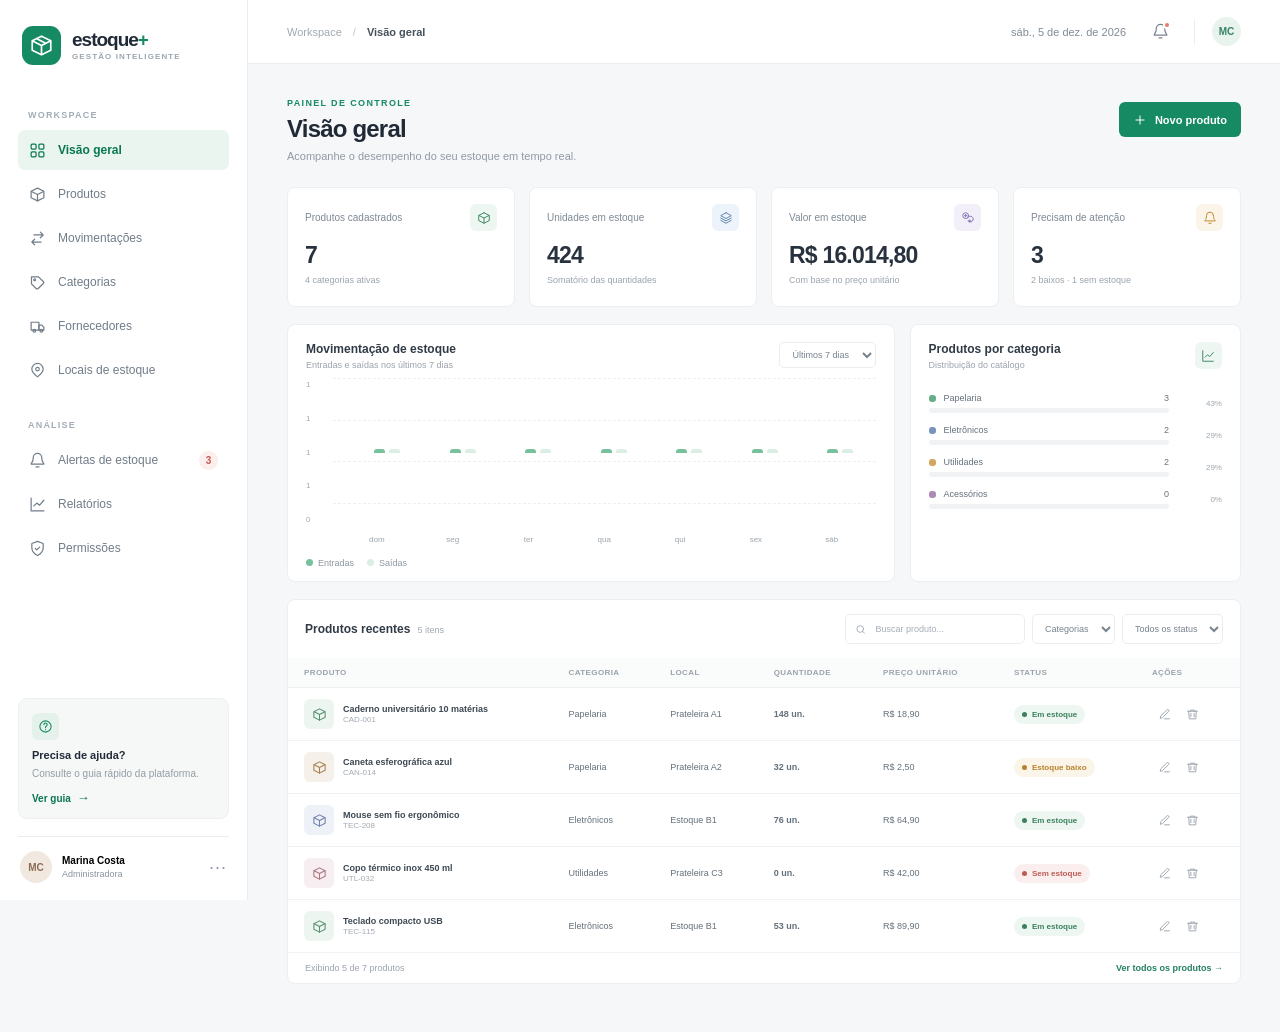
==== index.html @ 8e121510 "teste 1" ====
<!doctype html>
<html lang="pt-BR">
  <head>
    <meta charset="UTF-8" />
    <meta name="viewport" content="width=device-width, initial-scale=1.0" />
    <meta name="theme-color" content="#f6f7f9" />
    <meta
      name="description"
      content="Gerencie produtos, movimentações e alertas de estoque em um só lugar."
    />
    <title>Inventário — Visão geral</title>
    <link rel="stylesheet" href="./styles.css" />
    <script src="./app.js" defer></script>
  </head>
  <body>
    <div class="app-shell">
      <aside class="sidebar" id="sidebar">
        <a class="brand" href="#dashboard" aria-label="Inventário — início">
          <span class="brand-mark" aria-hidden="true">
            <svg viewBox="0 0 32 32" fill="none">
              <path d="M5 10.5 16 5l11 5.5v11L16 27 5 21.5v-11Z" stroke="currentColor" stroke-width="2" stroke-linejoin="round" />
              <path d="m5.5 10.8 10.5 5.3 10.5-5.3M16 16v10.5M10.5 8l11 5.5" stroke="currentColor" stroke-width="2" stroke-linejoin="round" />
            </svg>
          </span>
          <span class="brand-copy"><strong>estoque<span>+</span></strong><small>GESTÃO INTELIGENTE</small></span>
        </a>

        <div class="workspace-label">WORKSPACE</div>
        <nav class="main-nav" aria-label="Navegação principal">
          <button class="nav-item active" data-page="dashboard">
            <span class="nav-icon" data-icon="grid"></span><span>Visão geral</span>
          </button>
          <button class="nav-item" data-page="products">
            <span class="nav-icon" data-icon="box"></span><span>Produtos</span>
          </button>
          <button class="nav-item" data-page="movements">
            <span class="nav-icon" data-icon="arrows"></span><span>Movimentações</span>
          </button>
          <button class="nav-item" data-page="categories">
            <span class="nav-icon" data-icon="tag"></span><span>Categorias</span>
          </button>
          <button class="nav-item" data-page="suppliers">
            <span class="nav-icon" data-icon="truck"></span><span>Fornecedores</span>
          </button>
          <button class="nav-item" data-page="locations">
            <span class="nav-icon" data-icon="pin"></span><span>Locais de estoque</span>
          </button>
        </nav>

        <div class="workspace-label secondary-label">ANÁLISE</div>
        <nav class="main-nav" aria-label="Análise">
          <button class="nav-item" data-page="alerts">
            <span class="nav-icon" data-icon="bell"></span><span>Alertas de estoque</span>
            <span class="nav-badge" id="sidebar-alert-count">0</span>
          </button>
          <button class="nav-item" data-page="reports">
            <span class="nav-icon" data-icon="chart"></span><span>Relatórios</span>
          </button>
          <button class="nav-item" data-page="permissions">
            <span class="nav-icon" data-icon="shield"></span><span>Permissões</span>
          </button>
        </nav>

        <div class="sidebar-bottom">
          <div class="help-card">
            <span class="help-icon" data-icon="help"></span>
            <strong>Precisa de ajuda?</strong>
            <p>Consulte o guia rápido da plataforma.</p>
            <button class="help-link" type="button" data-help>Ver guia <span aria-hidden="true">→</span></button>
          </div>
          <button class="profile-button" type="button" aria-label="Perfil de Marina Costa">
            <span class="avatar">MC</span>
            <span class="profile-copy"><strong>Marina Costa</strong><small>Administradora</small></span>
            <span class="profile-more" aria-hidden="true">···</span>
          </button>
        </div>
      </aside>

      <main class="main-area">
        <header class="topbar">
          <button class="mobile-menu" type="button" aria-label="Abrir menu" id="mobile-menu">
            <span data-icon="menu"></span>
          </button>
          <div class="breadcrumbs"><span>Workspace</span><span class="crumb-separator">/</span><strong id="breadcrumb-current">Visão geral</strong></div>
          <div class="topbar-actions">
            <span class="today-label" id="today-label"></span>
            <button class="icon-button notification-button" type="button" data-page-link="alerts" aria-label="Ver alertas">
              <span data-icon="bell"></span><i id="notification-dot"></i>
            </button>
            <span class="topbar-divider"></span>
            <button class="top-avatar" type="button" aria-label="Perfil">MC</button>
          </div>
        </header>
        <section class="page-content" id="page-content" aria-live="polite"></section>
      </main>
    </div>
    <div class="toast-region" id="toast-region" aria-live="polite" aria-atomic="true"></div>
    <div class="modal-root" id="modal-root"></div>
  </body>
</html>
---- styles.css ----
:root {
  font-family: "DM Sans", -apple-system, BlinkMacSystemFont, "Segoe UI", sans-serif;
  color: #202a36;
  background: #f6f7f9;
  font-synthesis: none;
  text-rendering: optimizeLegibility;
  -webkit-font-smoothing: antialiased;
  --ink: #202a36;
  --muted: #8993a1;
  --line: #e9edf1;
  --green: #168a62;
  --green-dark: #087751;
  --green-pale: #eaf6f0;
  --amber: #c48622;
  --red: #cc5b5b;
  --surface: #fff;
}

* { box-sizing: border-box; }
body { margin: 0; min-width: 320px; min-height: 100vh; }
button, input, select, textarea { font: inherit; }
button { cursor: pointer; }
button:focus-visible, input:focus-visible, select:focus-visible, textarea:focus-visible, a:focus-visible {
  outline: 3px solid #82cbb0;
  outline-offset: 2px;
}
.app-shell { min-height: 100vh; }

.sidebar {
  background: #fff;
  border-right: 1px solid var(--line);
  bottom: 0;
  display: flex;
  flex-direction: column;
  left: 0;
  padding: 26px 18px 17px;
  position: fixed;
  top: 0;
  width: 248px;
  z-index: 10;
}
.brand { align-items: center; color: var(--ink); display: flex; gap: 11px; margin: 0 0 45px 4px; text-decoration: none; }
.brand-mark { align-items: center; background: var(--green); border-radius: 11px; color: #fff; display: inline-flex; height: 39px; justify-content: center; width: 39px; }
.brand-mark svg { height: 27px; width: 27px; }
.brand-copy { display: flex; flex-direction: column; gap: 2px; }
.brand-copy strong { font-family: Manrope, sans-serif; font-size: 19px; letter-spacing: -1px; line-height: 1.05; }
.brand-copy strong span { color: var(--green); }
.brand-copy small { color: #9da6af; font-size: 8px; font-weight: 700; letter-spacing: 1.1px; }
.workspace-label { color: #a4adb7; font-size: 9px; font-weight: 700; letter-spacing: 1.2px; margin: 0 0 10px 10px; }
.main-nav { display: grid; gap: 4px; }
.nav-item { align-items: center; background: transparent; border: 0; border-radius: 7px; color: #717d89; display: flex; font-size: 12px; font-weight: 500; gap: 12px; min-height: 40px; padding: 0 11px; text-align: left; transition: background .16s ease, color .16s ease; width: 100%; }
.nav-item:hover { background: #f6f8f7; color: var(--green-dark); }
.nav-item.active { background: #eaf5f0; color: #087751; font-weight: 600; }
.nav-icon, [data-icon] { align-items: center; display: inline-flex; flex: 0 0 auto; justify-content: center; }
.nav-icon svg, [data-icon] svg { height: 17px; width: 17px; }
.nav-badge { align-items: center; background: #fbeeed; border-radius: 20px; color: #c45b54; display: inline-flex; font-size: 10px; font-weight: 700; height: 19px; justify-content: center; margin-left: auto; min-width: 19px; padding: 0 5px; }
.secondary-label { margin-top: 30px; }
.sidebar-bottom { margin-top: auto; }
.help-card { background: #f6f8f7; border: 1px solid #edf0ed; border-radius: 9px; margin-bottom: 17px; padding: 14px 13px 12px; }
.help-icon { align-items: center; background: #e5f2eb; border-radius: 6px; color: var(--green); display: inline-flex; height: 27px; justify-content: center; margin-bottom: 9px; width: 27px; }
.help-icon svg { height: 15px; width: 15px; }
.help-card strong { display: block; font-size: 11px; }
.help-card p { color: #929da6; font-size: 10px; line-height: 1.55; margin: 5px 0 7px; }
.help-link { background: none; border: 0; color: var(--green-dark); font-size: 10px; font-weight: 700; padding: 0; }
.help-link span { font-size: 13px; margin-left: 3px; }
.profile-button { align-items: center; background: none; border: 0; border-top: 1px solid var(--line); display: flex; gap: 10px; padding: 14px 2px 0; text-align: left; width: 100%; }
.avatar, .top-avatar { align-items: center; background: #f1e8df; border: 0; border-radius: 50%; color: #8d6c54; display: inline-flex; font-size: 10px; font-weight: 700; height: 32px; justify-content: center; width: 32px; }
.profile-copy { display: flex; flex: 1; flex-direction: column; gap: 3px; }
.profile-copy strong { font-size: 10px; font-weight: 600; }
.profile-copy small { color: var(--muted); font-size: 9px; }
.profile-more { color: #8e98a4; font-size: 18px; letter-spacing: 1px; }

.main-area { margin-left: 248px; min-height: 100vh; }
.topbar { align-items: center; background: rgba(255,255,255,.92); border-bottom: 1px solid var(--line); display: flex; height: 64px; justify-content: space-between; padding: 0 39px; position: sticky; top: 0; z-index: 5; }
.breadcrumbs { align-items: center; color: #a0a9b3; display: flex; font-size: 11px; gap: 11px; }
.breadcrumbs strong { color: #46515c; font-weight: 600; }
.crumb-separator { color: #c3c9cf; }
.topbar-actions { align-items: center; display: flex; gap: 17px; }
.today-label { color: #7f8b96; font-size: 11px; }
.icon-button { align-items: center; background: transparent; border: 0; color: #77828e; display: inline-flex; height: 34px; justify-content: center; position: relative; width: 34px; }
.icon-button svg { height: 17px; width: 17px; }
.notification-button i { background: #e77a69; border: 2px solid white; border-radius: 50%; height: 8px; position: absolute; right: 6px; top: 6px; width: 8px; }
.topbar-divider { background: var(--line); height: 25px; width: 1px; }
.top-avatar { background: #e9f3ed; color: #338363; cursor: pointer; height: 29px; width: 29px; }
.mobile-menu { background: transparent; border: 0; color: #54616c; display: none; padding: 6px; }
.page-content { margin: 0 auto; max-width: 1380px; padding: 34px 39px 48px; }
.page-heading { align-items: flex-start; display: flex; justify-content: space-between; margin-bottom: 25px; }
.eyebrow { color: var(--green); font-size: 9px; font-weight: 700; letter-spacing: 1.35px; margin: 0 0 7px; text-transform: uppercase; }
h1, h2, h3, p { margin-top: 0; }
.page-heading h1 { color: #202a36; font-family: Manrope, sans-serif; font-size: 24px; font-weight: 700; letter-spacing: -.8px; margin: 0; }
.page-subtitle { color: #909aa5; font-size: 11px; margin: 7px 0 0; }
.heading-actions { align-items: center; display: flex; gap: 9px; padding-top: 4px; }
.button { align-items: center; border: 1px solid transparent; border-radius: 6px; display: inline-flex; font-size: 11px; font-weight: 600; gap: 8px; justify-content: center; min-height: 35px; padding: 0 13px; transition: background .15s, border-color .15s, transform .15s; }
.button:active { transform: translateY(1px); }
.button-primary { background: var(--green); color: #fff; }
.button-primary:hover { background: var(--green-dark); }
.button-secondary { background: #fff; border-color: #e4e8ec; color: #596572; }
.button-secondary:hover { background: #f8faf9; border-color: #cfd8d3; }
.button svg { height: 14px; width: 14px; }
.button-quiet { background: transparent; border-color: #e8ecef; color: #687480; }
.button-danger { background: #fff; border-color: #f0d8d5; color: #bc514a; }

.stat-grid { display: grid; gap: 14px; grid-template-columns: repeat(4, minmax(0, 1fr)); margin-bottom: 17px; }
.stat-card { background: #fff; border: 1px solid #eceff2; border-radius: 8px; min-height: 120px; padding: 16px 17px 14px; }
.stat-top { align-items: center; display: flex; justify-content: space-between; }
.stat-label { color: #7e8994; font-size: 10px; font-weight: 500; }
.stat-icon { align-items: center; background: #edf6f1; border-radius: 6px; color: #428a6a; display: inline-flex; height: 27px; justify-content: center; width: 27px; }
.stat-icon svg { height: 14px; width: 14px; }
.stat-icon.amber { background: #fbf4e9; color: #c28a31; }
.stat-icon.blue { background: #edf3fa; color: #6485b1; }
.stat-icon.purple { background: #f2eff9; color: #8877b8; }
.stat-value { color: #28323e; font-family: Manrope, sans-serif; font-size: 23px; font-weight: 700; letter-spacing: -.8px; margin: 11px 0 6px; }
.stat-foot { align-items: center; color: #9aa3ac; display: flex; font-size: 9px; gap: 5px; }
.trend { color: #22845f; font-size: 9px; font-weight: 700; }
.trend.down { color: #c07b3c; }

.overview-grid { display: grid; gap: 15px; grid-template-columns: minmax(0, 1.65fr) minmax(245px, .9fr); margin-bottom: 17px; }
.panel { background: var(--surface); border: 1px solid #eceff2; border-radius: 8px; min-width: 0; }
.panel-header { align-items: flex-start; display: flex; justify-content: space-between; padding: 17px 18px 0; }
.panel-title { color: #303b46; font-family: Manrope, sans-serif; font-size: 12px; font-weight: 700; margin: 0; }
.panel-description { color: #9aa3ac; font-size: 9px; margin: 4px 0 0; }
.period-select { background: #fff; border: 1px solid #e9edf0; border-radius: 5px; color: #78838e; font-size: 9px; padding: 6px 9px; }
.chart-wrap { height: 188px; padding: 8px 18px 14px; }
.chart { align-items: stretch; display: flex; height: 100%; position: relative; }
.chart-y { color: #a0a9b2; display: flex; flex-direction: column; font-size: 8px; justify-content: space-between; padding: 2px 0 20px; width: 27px; }
.chart-plot { display: flex; flex: 1; flex-direction: column; justify-content: space-between; position: relative; }
.chart-grid { border-top: 1px dashed #edf0f2; left: 0; position: absolute; right: 0; top: 0; }
.chart-grid:nth-child(2) { top: 25%; }.chart-grid:nth-child(3) { top: 50%; }.chart-grid:nth-child(4) { top: 75%; }
.chart-bars { align-items: end; display: flex; height: calc(100% - 20px); justify-content: space-around; padding: 0 7px; position: relative; z-index: 1; }
.chart-column { align-items: center; display: flex; flex: 1; gap: 4px; height: 100%; justify-content: end; max-width: 45px; position: relative; }
.chart-bar { border-radius: 3px 3px 0 0; min-height: 3px; transition: height .3s ease; width: 11px; }
.chart-bar.in { background: #77c19d; }
.chart-bar.out { background: #dbeee4; }
.chart-days { color: #9ba4ad; display: flex; font-size: 8px; justify-content: space-around; padding: 7px 6px 0; }
.chart-days span { text-align: center; width: 32px; }
.chart-legend { align-items: center; color: #8d97a0; display: flex; font-size: 9px; gap: 13px; padding: 0 18px 13px; }
.legend-dot { border-radius: 50%; display: inline-block; height: 7px; margin-right: 5px; width: 7px; }
.legend-dot.in { background: #77c19d; }.legend-dot.out { background: #dbeee4; }
.category-body { padding: 11px 18px 13px; }
.category-row { align-items: center; display: grid; gap: 9px; grid-template-columns: 1fr 29px 44px; margin: 12px 0; }
.category-name { color: #65717d; font-size: 9px; }
.category-count { color: #67727e; font-size: 9px; text-align: right; }
.category-track { background: #f0f2f3; border-radius: 10px; grid-column: 1 / 3; height: 5px; margin-top: -4px; overflow: hidden; }
.category-fill { background: #5ba982; border-radius: inherit; height: 100%; }
.category-color { align-items: center; display: flex; gap: 8px; grid-column: 1 / 2; }
.category-color i { border-radius: 3px; height: 7px; width: 7px; }
.category-percent { color: #9ca5ad; font-size: 8px; grid-column: 3; grid-row: 1 / 3; text-align: right; }

.table-panel { overflow: hidden; }
.table-toolbar { align-items: center; display: flex; flex-wrap: wrap; gap: 9px; justify-content: space-between; padding: 14px 17px; }
.toolbar-title { align-items: baseline; display: flex; gap: 7px; }
.toolbar-title h2 { color: #303b46; font-family: Manrope, sans-serif; font-size: 12px; margin: 0; }
.result-count { color: #a0a9b2; font-size: 9px; }
.toolbar-controls { align-items: center; display: flex; gap: 7px; }
.search-wrap { align-items: center; border: 1px solid #e9edf0; border-radius: 5px; color: #9aa3ac; display: flex; gap: 7px; height: 30px; padding: 0 9px; width: 180px; }
.search-wrap svg { height: 13px; width: 13px; }
.search-wrap input { background: transparent; border: 0; color: #53606b; font-size: 9px; min-width: 0; outline: 0; width: 100%; }
.search-wrap input::placeholder { color: #a4adb5; }
.filter-select { background: #fff; border: 1px solid #e9edf0; border-radius: 5px; color: #78838e; font-size: 9px; height: 30px; padding: 0 8px; }
.table-scroll { overflow-x: auto; }
.data-table { border-collapse: collapse; min-width: 680px; width: 100%; }
.data-table th { background: #fafbfb; border-bottom: 1px solid #edf0f2; color: #9aa3ac; font-size: 8px; font-weight: 600; letter-spacing: .4px; padding: 10px 16px; text-align: left; text-transform: uppercase; white-space: nowrap; }
.data-table td { border-bottom: 1px solid #f0f2f4; color: #64707b; font-size: 9px; padding: 11px 16px; white-space: nowrap; }
.data-table tr:last-child td { border-bottom: 0; }
.data-table tbody tr:hover { background: #fcfdfc; }
.product-cell { align-items: center; display: flex; gap: 9px; }
.product-thumb { align-items: center; background: #edf5f0; border-radius: 6px; color: #569171; display: inline-flex; flex: 0 0 auto; height: 30px; justify-content: center; width: 30px; }
.product-thumb svg { height: 15px; width: 15px; }
.product-thumb.tone-1 { background: #f5f0e9; color: #a78251; }
.product-thumb.tone-2 { background: #eff1f8; color: #7182ac; }
.product-thumb.tone-3 { background: #f6eef0; color: #ac7480; }
.product-name { color: #3d4853; display: block; font-size: 9px; font-weight: 600; }
.product-sku { color: #a1aab2; font-size: 8px; margin-top: 3px; }
.stock-quantity { color: #48545f; font-weight: 600; }
.status { align-items: center; border-radius: 20px; display: inline-flex; font-size: 8px; font-weight: 600; gap: 5px; padding: 5px 8px; }
.status::before { background: currentColor; border-radius: 50%; content: ""; height: 5px; width: 5px; }
.status-ok { background: #edf6f0; color: #39815e; }
.status-low { background: #fbf4e8; color: #b7812b; }
.status-out { background: #faeeee; color: #bd5a54; }
.row-actions { display: flex; gap: 3px; }
.row-action { align-items: center; background: transparent; border: 0; border-radius: 4px; color: #98a2ab; display: inline-flex; height: 25px; justify-content: center; width: 25px; }
.row-action:hover { background: #f1f5f2; color: var(--green-dark); }
.row-action svg { height: 13px; width: 13px; }
.table-footer { align-items: center; border-top: 1px solid #f0f2f4; color: #9aa3ac; display: flex; font-size: 9px; justify-content: space-between; padding: 10px 17px; }
.text-link { background: none; border: 0; color: #23815f; font-size: 9px; font-weight: 600; padding: 0; }
.empty-state { color: #89939e; font-size: 11px; padding: 34px 16px !important; text-align: center; }

.page-panel { margin-top: 17px; }
.empty-icon { align-items: center; background: #f2f7f4; border-radius: 50%; color: var(--green); display: flex; height: 48px; justify-content: center; margin: 0 auto 13px; width: 48px; }
.empty-icon svg { height: 21px; width: 21px; }
.empty-state-block { padding: 50px 20px; text-align: center; }
.empty-state-block strong { color: #53606b; display: block; font-size: 12px; margin-bottom: 6px; }
.empty-state-block p { color: #99a2ab; font-size: 10px; margin: 0; }
.report-grid { display: grid; gap: 15px; grid-template-columns: repeat(2, minmax(0, 1fr)); }
.report-card { padding: 18px; }
.report-card h3 { font-family: Manrope, sans-serif; font-size: 12px; margin: 0 0 6px; }
.report-card p { color: #909aa5; font-size: 10px; line-height: 1.6; margin-bottom: 15px; }
.report-metric { color: var(--green-dark); font-family: Manrope, sans-serif; font-size: 24px; font-weight: 700; }
.permissions-note { color: #78838e; font-size: 10px; line-height: 1.65; padding: 15px 18px; }
.movement-type { align-items: center; display: inline-flex; gap: 6px; }
.movement-type.in { color: #31805c; }.movement-type.out { color: #b45e57; }

.modal-root:empty { display: none; }
.modal-root { align-items: center; background: rgba(21, 32, 39, .42); display: flex; inset: 0; justify-content: center; padding: 18px; position: fixed; z-index: 30; }
.modal { background: #fff; border-radius: 10px; box-shadow: 0 18px 55px rgba(24, 39, 32, .18); max-height: min(90vh, 760px); max-width: 510px; overflow-y: auto; width: 100%; }
.modal-header { align-items: flex-start; border-bottom: 1px solid #edf0f2; display: flex; justify-content: space-between; padding: 18px 20px 15px; }
.modal-header h2 { color: #303b46; font-family: Manrope, sans-serif; font-size: 15px; margin: 0; }
.modal-header p { color: #929ca6; font-size: 10px; margin: 5px 0 0; }
.modal-close { align-items: center; background: transparent; border: 0; border-radius: 5px; color: #87919b; display: flex; height: 27px; justify-content: center; width: 27px; }
.modal-close:hover { background: #f2f4f5; }
.modal-close svg { height: 15px; width: 15px; }
.modal-form { padding: 17px 20px 20px; }
.form-grid { display: grid; gap: 13px 12px; grid-template-columns: repeat(2, minmax(0, 1fr)); }
.field { display: flex; flex-direction: column; gap: 6px; }
.field.full { grid-column: 1 / -1; }
.field label { color: #5f6b76; font-size: 10px; font-weight: 600; }
.field input, .field select, .field textarea { background: #fff; border: 1px solid #e3e8eb; border-radius: 5px; color: #47535e; font-size: 10px; min-height: 35px; padding: 8px 10px; width: 100%; }
.field input::placeholder, .field textarea::placeholder { color: #a6afb7; }
.field textarea { min-height: 72px; resize: vertical; }
.field-hint { color: #98a2ab; font-size: 9px; }
.modal-footer { border-top: 1px solid #edf0f2; display: flex; gap: 8px; justify-content: flex-end; margin-top: 18px; padding-top: 14px; }
.toast-region { bottom: 20px; display: grid; gap: 8px; position: fixed; right: 22px; z-index: 40; }
.toast { align-items: center; animation: toast-in .2s ease-out; background: #26372f; border-radius: 7px; box-shadow: 0 8px 24px #15251d2b; color: #fff; display: flex; font-size: 11px; gap: 9px; min-width: 230px; padding: 12px 14px; }
.toast svg { color: #88d1a7; height: 16px; width: 16px; }
.toast.error svg { color: #ffaaa3; }
@keyframes toast-in { from { opacity: 0; transform: translateY(7px); } to { opacity: 1; transform: translateY(0); } }

@media (min-width: 1500px) { .page-content { padding-left: 50px; padding-right: 50px; } .topbar { padding-left: 50px; padding-right: 50px; } }
@media (max-width: 1100px) {
  .sidebar { width: 218px; }
  .main-area { margin-left: 218px; }
  .page-content { padding-left: 25px; padding-right: 25px; }
  .topbar { padding-left: 25px; padding-right: 25px; }
  .stat-grid { gap: 9px; }
  .stat-card { padding-left: 12px; padding-right: 12px; }
  .overview-grid { grid-template-columns: minmax(0, 1.45fr) minmax(220px, .9fr); }
}
@media (max-width: 820px) {
  .sidebar { box-shadow: 8px 0 25px #12251b12; transform: translateX(-105%); transition: transform .22s ease; width: 248px; }
  .sidebar.open { transform: translateX(0); }
  .main-area { margin-left: 0; }
  .mobile-menu { display: inline-flex; }
  .topbar { gap: 11px; height: 58px; padding: 0 18px; }
  .breadcrumbs { flex: 1; }
  .today-label { display: none; }
  .page-content { padding: 26px 18px 38px; }
}
@media (max-width: 650px) {
  .stat-grid { grid-template-columns: repeat(2, minmax(0, 1fr)); }
  .stat-card { min-height: 108px; }
  .overview-grid { grid-template-columns: 1fr; }
  .page-heading { align-items: flex-start; flex-direction: column; gap: 15px; }
  .heading-actions { padding-top: 0; }
  .page-heading h1 { font-size: 21px; }
  .topbar-actions { gap: 10px; }
  .report-grid { grid-template-columns: 1fr; }
  .table-toolbar { align-items: flex-start; flex-direction: column; }
  .toolbar-controls { flex-wrap: wrap; width: 100%; }
  .search-wrap { flex: 1; min-width: 135px; }
  .table-footer { gap: 10px; }
}
@media (max-width: 430px) {
  .page-content { padding-left: 13px; padding-right: 13px; }
  .topbar { padding: 0 12px; }
  .stat-card { padding: 13px 11px; }
  .stat-value { font-size: 21px; }
  .heading-actions { flex-wrap: wrap; }
  .form-grid { grid-template-columns: 1fr; }
  .field.full { grid-column: auto; }
}
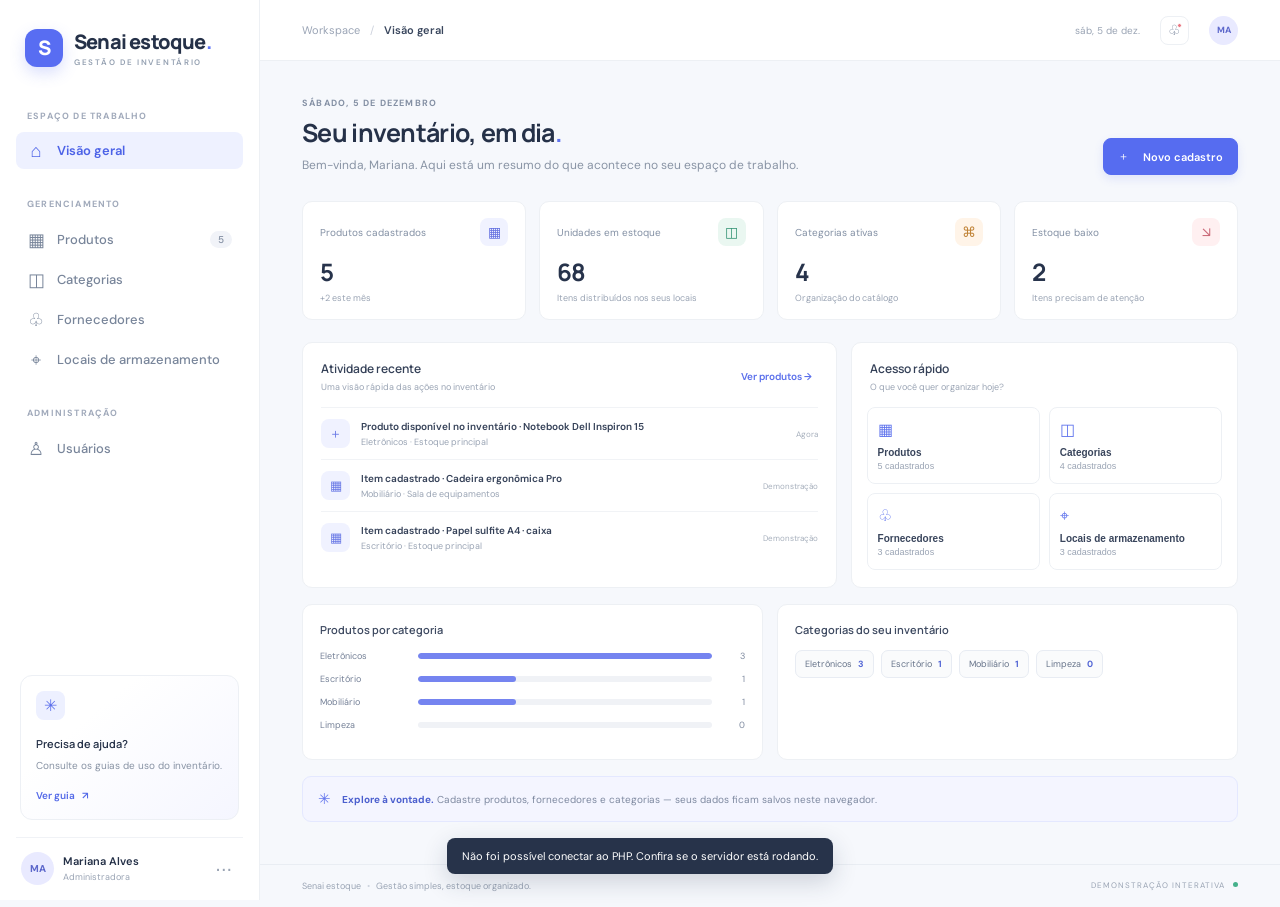
==== commit b3fb7776: "att2" ====
--- a/index.html
+++ b/index.html
@@ -1,100 +1,38 @@
 <!doctype html>
 <html lang="pt-BR">
-  <head>
-    <meta charset="UTF-8" />
-    <meta name="viewport" content="width=device-width, initial-scale=1.0" />
-    <meta name="theme-color" content="#f6f7f9" />
-    <meta
-      name="description"
-      content="Gerencie produtos, movimentações e alertas de estoque em um só lugar."
-    />
-    <title>Inventário — Visão geral</title>
-    <link rel="stylesheet" href="./styles.css" />
-    <script src="./app.js" defer></script>
-  </head>
-  <body>
-    <div class="app-shell">
-      <aside class="sidebar" id="sidebar">
-        <a class="brand" href="#dashboard" aria-label="Inventário — início">
-          <span class="brand-mark" aria-hidden="true">
-            <svg viewBox="0 0 32 32" fill="none">
-              <path d="M5 10.5 16 5l11 5.5v11L16 27 5 21.5v-11Z" stroke="currentColor" stroke-width="2" stroke-linejoin="round" />
-              <path d="m5.5 10.8 10.5 5.3 10.5-5.3M16 16v10.5M10.5 8l11 5.5" stroke="currentColor" stroke-width="2" stroke-linejoin="round" />
-            </svg>
-          </span>
-          <span class="brand-copy"><strong>estoque<span>+</span></strong><small>GESTÃO INTELIGENTE</small></span>
-        </a>
-
-        <div class="workspace-label">WORKSPACE</div>
-        <nav class="main-nav" aria-label="Navegação principal">
-          <button class="nav-item active" data-page="dashboard">
-            <span class="nav-icon" data-icon="grid"></span><span>Visão geral</span>
-          </button>
-          <button class="nav-item" data-page="products">
-            <span class="nav-icon" data-icon="box"></span><span>Produtos</span>
-          </button>
-          <button class="nav-item" data-page="movements">
-            <span class="nav-icon" data-icon="arrows"></span><span>Movimentações</span>
-          </button>
-          <button class="nav-item" data-page="categories">
-            <span class="nav-icon" data-icon="tag"></span><span>Categorias</span>
-          </button>
-          <button class="nav-item" data-page="suppliers">
-            <span class="nav-icon" data-icon="truck"></span><span>Fornecedores</span>
-          </button>
-          <button class="nav-item" data-page="locations">
-            <span class="nav-icon" data-icon="pin"></span><span>Locais de estoque</span>
-          </button>
-        </nav>
-
-        <div class="workspace-label secondary-label">ANÁLISE</div>
-        <nav class="main-nav" aria-label="Análise">
-          <button class="nav-item" data-page="alerts">
-            <span class="nav-icon" data-icon="bell"></span><span>Alertas de estoque</span>
-            <span class="nav-badge" id="sidebar-alert-count">0</span>
-          </button>
-          <button class="nav-item" data-page="reports">
-            <span class="nav-icon" data-icon="chart"></span><span>Relatórios</span>
-          </button>
-          <button class="nav-item" data-page="permissions">
-            <span class="nav-icon" data-icon="shield"></span><span>Permissões</span>
-          </button>
-        </nav>
-
-        <div class="sidebar-bottom">
-          <div class="help-card">
-            <span class="help-icon" data-icon="help"></span>
-            <strong>Precisa de ajuda?</strong>
-            <p>Consulte o guia rápido da plataforma.</p>
-            <button class="help-link" type="button" data-help>Ver guia <span aria-hidden="true">→</span></button>
-          </div>
-          <button class="profile-button" type="button" aria-label="Perfil de Marina Costa">
-            <span class="avatar">MC</span>
-            <span class="profile-copy"><strong>Marina Costa</strong><small>Administradora</small></span>
-            <span class="profile-more" aria-hidden="true">···</span>
-          </button>
-        </div>
-      </aside>
-
-      <main class="main-area">
-        <header class="topbar">
-          <button class="mobile-menu" type="button" aria-label="Abrir menu" id="mobile-menu">
-            <span data-icon="menu"></span>
-          </button>
-          <div class="breadcrumbs"><span>Workspace</span><span class="crumb-separator">/</span><strong id="breadcrumb-current">Visão geral</strong></div>
-          <div class="topbar-actions">
-            <span class="today-label" id="today-label"></span>
-            <button class="icon-button notification-button" type="button" data-page-link="alerts" aria-label="Ver alertas">
-              <span data-icon="bell"></span><i id="notification-dot"></i>
-            </button>
-            <span class="topbar-divider"></span>
-            <button class="top-avatar" type="button" aria-label="Perfil">MC</button>
-          </div>
-        </header>
-        <section class="page-content" id="page-content" aria-live="polite"></section>
-      </main>
-    </div>
-    <div class="toast-region" id="toast-region" aria-live="polite" aria-atomic="true"></div>
-    <div class="modal-root" id="modal-root"></div>
-  </body>
+<head>
+  <meta charset="utf-8">
+  <meta name="viewport" content="width=device-width, initial-scale=1">
+  <meta name="theme-color" content="#f6f8fc">
+  <title>Senai estoque · Gestão de inventário</title>
+  <link rel="preconnect" href="https://fonts.googleapis.com">
+  <link rel="preconnect" href="https://fonts.gstatic.com" crossorigin>
+  <link href="https://fonts.googleapis.com/css2?family=DM+Sans:wght@400;500;600;700&family=Manrope:wght@400;500;600;700;800&display=swap" rel="stylesheet">
+  <link rel="stylesheet" href="styles.css">
+</head>
+<body>
+  <aside class="sidebar" id="sidebar">
+    <a class="brand" href="#inicio" aria-label="Senai estoque início"><span class="brand-mark">S</span><span>Senai estoque<span class="brand-dot">.</span><small>GESTÃO DE INVENTÁRIO</small></span></a>
+    <div class="workspace-label">ESPAÇO DE TRABALHO</div>
+    <nav class="navigation" aria-label="Navegação principal">
+      <button class="nav-item active" data-page="inicio"><span class="nav-icon">⌂</span>Visão geral</button>
+      <div class="nav-group-label">GERENCIAMENTO</div>
+      <button class="nav-item" data-page="produtos"><span class="nav-icon">▦</span>Produtos <span class="nav-count" id="nav-products">0</span></button>
+      <button class="nav-item" data-page="categorias"><span class="nav-icon">◫</span>Categorias</button>
+      <button class="nav-item" data-page="fornecedores"><span class="nav-icon">♧</span>Fornecedores</button>
+      <button class="nav-item" data-page="locais"><span class="nav-icon">⌖</span>Locais de armazenamento</button>
+      <div class="nav-group-label">ADMINISTRAÇÃO</div>
+      <button class="nav-item" data-page="usuarios"><span class="nav-icon">♙</span>Usuários</button>
+    </nav>
+    <div class="sidebar-bottom"><div class="help-card"><span class="help-symbol">✳</span><strong>Precisa de ajuda?</strong><p>Consulte os guias de uso do inventário.</p><button id="help-btn">Ver guia <span>↗</span></button></div><div class="profile"><div class="avatar">MA</div><div class="profile-info"><strong>Mariana Alves</strong><small>Administradora</small></div><button class="profile-menu" aria-label="Opções do perfil">···</button></div></div>
+  </aside>
+  <main class="main-area">
+    <header class="topbar"><button class="mobile-menu" id="mobile-menu" aria-label="Abrir menu">☰</button><div class="breadcrumb"><span>Workspace</span><span class="crumb-sep">/</span><strong id="crumb-current">Visão geral</strong></div><div class="top-actions"><span class="today" id="today"></span><button class="icon-button notification" aria-label="Notificações">♧<i></i></button><div class="top-avatar">MA</div></div></header>
+    <div class="content" id="content"></div>
+    <footer class="footer"><span>Senai estoque <span class="footer-dot">•</span> Gestão simples, estoque organizado.</span><span>DEMONSTRAÇÃO INTERATIVA <span class="live-dot"></span></span></footer>
+  </main>
+  <div class="toast" id="toast" role="status" aria-live="polite"></div>
+  <dialog id="record-dialog"><form id="record-form" method="dialog"><div class="dialog-top"><div><div class="eyebrow">NOVO REGISTRO</div><h2 id="dialog-title">Adicionar item</h2></div><button class="dialog-close" type="button" id="dialog-close" aria-label="Fechar">×</button></div><p class="dialog-description" id="dialog-description">Preencha os dados abaixo para continuar.</p><div class="form-fields" id="form-fields"></div><div class="dialog-actions"><button type="button" class="button button-quiet" id="cancel-button">Cancelar</button><button class="button button-primary" type="submit"><span id="submit-label">Salvar registro</span><span>→</span></button></div></form></dialog>
+  <script src="app.js"></script>
+</body>
 </html>
--- a/styles.css
+++ b/styles.css
@@ -1,270 +1,980 @@
 :root {
-  font-family: "DM Sans", -apple-system, BlinkMacSystemFont, "Segoe UI", sans-serif;
-  color: #202a36;
-  background: #f6f7f9;
+  font-family: "DM Sans", sans-serif;
+  color: #243047;
+  background: #f6f8fc;
   font-synthesis: none;
   text-rendering: optimizeLegibility;
-  -webkit-font-smoothing: antialiased;
-  --ink: #202a36;
-  --muted: #8993a1;
-  --line: #e9edf1;
-  --green: #168a62;
-  --green-dark: #087751;
-  --green-pale: #eaf6f0;
-  --amber: #c48622;
-  --red: #cc5b5b;
-  --surface: #fff;
-}
-
-* { box-sizing: border-box; }
-body { margin: 0; min-width: 320px; min-height: 100vh; }
-button, input, select, textarea { font: inherit; }
-button { cursor: pointer; }
-button:focus-visible, input:focus-visible, select:focus-visible, textarea:focus-visible, a:focus-visible {
-  outline: 3px solid #82cbb0;
-  outline-offset: 2px;
-}
-.app-shell { min-height: 100vh; }
-
+  --ink: #243047;
+  --muted: #8490a4;
+  --line: #e9edf3;
+  --blue: #526cf2;
+  --pale: #edf0ff;
+  --green: #25876b;
+  --orange: #b57629;
+  --red: #c65360;
+}
+* {
+  box-sizing: border-box;
+}
+body {
+  margin: 0;
+  min-width: 320px;
+  min-height: 100vh;
+}
 .sidebar {
-  background: #fff;
-  border-right: 1px solid var(--line);
-  bottom: 0;
+  width: 260px;
+  background: #fff;
+  border-right: 1px solid #edf0f4;
+  position: fixed;
+  inset: 0 auto 0 0;
   display: flex;
   flex-direction: column;
-  left: 0;
-  padding: 26px 18px 17px;
+  padding: 28px 16px 15px;
+  z-index: 5;
+}
+.brand {
+  display: flex;
+  align-items: center;
+  gap: 11px;
+  color: #253148;
+  text-decoration: none;
+  margin: 0 0 43px 9px;
+  font:
+    800 20px Manrope,
+    sans-serif;
+  letter-spacing: -0.8px;
+}
+.brand-mark {
+  width: 38px;
+  height: 38px;
+  background: #586df2;
+  border-radius: 12px;
+  color: #fff;
+  display: grid;
+  place-items: center;
+  font: 800 20px Manrope;
+  box-shadow: 0 6px 15px #526cf237;
+}
+.brand-dot {
+  color: #6176f6;
+}
+.brand small {
+  display: block;
+  font: 600 8px "DM Sans";
+  letter-spacing: 1.7px;
+  color: #94a0b1;
+  margin-top: 2px;
+}
+.workspace-label,
+.nav-group-label {
+  color: #a1aabb;
+  font-size: 9px;
+  font-weight: 700;
+  letter-spacing: 1.2px;
+  padding: 0 11px;
+  margin-bottom: 10px;
+}
+.navigation {
+  display: flex;
+  flex-direction: column;
+  gap: 3px;
+}
+.nav-item {
+  font: 500 13px "DM Sans";
+  text-align: left;
+  color: #78859a;
+  background: none;
+  border: 0;
+  border-radius: 8px;
+  padding: 10px 11px;
+  display: flex;
+  align-items: center;
+  gap: 12px;
+  cursor: pointer;
+  transition: 0.16s;
+}
+.nav-item:hover {
+  color: #35415c;
+  background: #f8f9fd;
+}
+.nav-item.active {
+  color: #4c62e7;
+  background: #eef1ff;
+  font-weight: 600;
+}
+.nav-icon {
+  width: 18px;
+  text-align: center;
+  font-size: 18px;
+  line-height: 16px;
+  color: inherit;
+}
+.nav-group-label {
+  margin-top: 26px;
+  margin-bottom: 8px;
+}
+.nav-count {
+  font-size: 10px;
+  margin-left: auto;
+  background: #f1f3f8;
+  color: #818da1;
+  padding: 2px 8px;
+  border-radius: 10px;
+}
+.sidebar-bottom {
+  margin-top: auto;
+}
+.help-card {
+  margin: 0 4px 17px;
+  padding: 15px;
+  border: 1px solid #edf0f5;
+  border-radius: 12px;
+  background: linear-gradient(140deg, #fff 30%, #f5f6ff);
+}
+.help-symbol {
+  display: grid;
+  place-items: center;
+  border-radius: 8px;
+  width: 29px;
+  height: 29px;
+  color: #5c6feb;
+  background: #edf0ff;
+  font-size: 16px;
+  margin-bottom: 12px;
+}
+.help-card strong {
+  font: 600 11px Manrope;
+}
+.help-card p {
+  font-size: 10px;
+  color: #8792a3;
+  line-height: 1.5;
+  margin: 5px 0 10px;
+}
+.help-card button {
+  padding: 0;
+  background: none;
+  border: 0;
+  color: #5369e8;
+  font: 600 10px "DM Sans";
+  cursor: pointer;
+}
+.help-card button span {
+  padding-left: 5px;
+}
+.profile {
+  padding: 14px 5px 0;
+  border-top: 1px solid #f0f2f6;
+  display: flex;
+  align-items: center;
+  gap: 9px;
+}
+.avatar,
+.top-avatar {
+  width: 33px;
+  height: 33px;
+  border-radius: 50%;
+  display: grid;
+  place-items: center;
+  background: #e9eaff;
+  color: #5c67cb;
+  font-size: 10px;
+  font-weight: 700;
+}
+.profile-info strong,
+.profile-info small {
+  display: block;
+}
+.profile-info strong {
+  font-size: 11px;
+  font-weight: 600;
+}
+.profile-info small {
+  font-size: 9px;
+  color: #9aa4b4;
+  margin-top: 3px;
+}
+.profile-menu {
+  margin-left: auto;
+  border: 0;
+  background: none;
+  color: #9aa4b4;
+  font-size: 20px;
+  cursor: pointer;
+}
+.main-area {
+  margin-left: 260px;
+  min-height: 100vh;
+  display: flex;
+  flex-direction: column;
+}
+.topbar {
+  height: 61px;
+  background: #fff;
+  border-bottom: 1px solid #edf0f4;
+  display: flex;
+  align-items: center;
+  justify-content: space-between;
+  padding: 0 42px;
+}
+.breadcrumb {
+  display: flex;
+  align-items: center;
+  gap: 10px;
+  font-size: 11px;
+  color: #9aa4b5;
+}
+.breadcrumb strong {
+  font-size: 11px;
+  color: #39465d;
+  font-weight: 600;
+}
+.crumb-sep {
+  color: #ccd1dc;
+}
+.top-actions {
+  display: flex;
+  align-items: center;
+  gap: 20px;
+}
+.today {
+  font-size: 10px;
+  color: #9aa4b4;
+}
+.icon-button {
+  position: relative;
+  width: 29px;
+  height: 29px;
+  border-radius: 8px;
+  border: 1px solid #edf0f4;
+  background: #fff;
+  color: #76839a;
+  cursor: pointer;
+  font-size: 14px;
+}
+.notification i {
+  position: absolute;
+  top: 6px;
+  right: 6px;
+  width: 5px;
+  height: 5px;
+  border: 1px solid #fff;
+  border-radius: 50%;
+  background: #ea7883;
+}
+.top-avatar {
+  width: 29px;
+  height: 29px;
+  font-size: 9px;
+}
+.mobile-menu {
+  display: none;
+}
+.content {
+  width: min(1080px, 100%);
+  margin: 0 auto;
+  padding: 36px 42px 42px;
+  flex: 1;
+}
+.footer {
+  display: flex;
+  justify-content: space-between;
+  border-top: 1px solid #e9edf3;
+  padding: 15px 42px;
+  color: #9aa4b4;
+  font-size: 9px;
+}
+.footer > span:last-child {
+  font-size: 8px;
+  letter-spacing: 1px;
+}
+.footer-dot {
+  color: #ced4df;
+  padding: 0 4px;
+}
+.live-dot {
+  display: inline-block;
+  width: 5px;
+  height: 5px;
+  border-radius: 50%;
+  background: #45b18b;
+  margin: 0 0 1px 5px;
+}
+.eyebrow {
+  color: #8490a4;
+  font-size: 9px;
+  font-weight: 700;
+  letter-spacing: 1.2px;
+}
+.page-head {
+  display: flex;
+  align-items: flex-end;
+  justify-content: space-between;
+  gap: 20px;
+  margin-bottom: 26px;
+}
+.page-head h1 {
+  font:
+    700 25px Manrope,
+    sans-serif;
+  letter-spacing: -0.7px;
+  color: #253148;
+  margin: 6px 0;
+}
+.page-head p {
+  color: #8994a5;
+  font-size: 12px;
+  margin: 0;
+  line-height: 1.6;
+}
+.button {
+  border-radius: 8px;
+  padding: 10px 14px;
+  font: 600 11px "DM Sans";
+  cursor: pointer;
+  display: inline-flex;
+  align-items: center;
+  gap: 14px;
+  transition: 0.17s;
+}
+.button-primary {
+  background: #566cf0;
+  color: #fff;
+  border: 1px solid #566cf0;
+  box-shadow: 0 4px 10px #526cf224;
+}
+.button-primary:hover {
+  background: #4358d9;
+  transform: translateY(-1px);
+}
+.button-quiet {
+  background: #fff;
+  border: 1px solid #e8ebf1;
+  color: #536075;
+}
+.button-quiet:hover {
+  background: #f8f9fc;
+}
+.metrics {
+  display: grid;
+  grid-template-columns: repeat(4, 1fr);
+  gap: 13px;
+  margin-bottom: 22px;
+}
+.metric {
+  padding: 16px 17px 15px;
+  background: #fff;
+  border: 1px solid #edf0f4;
+  border-radius: 10px;
+}
+.metric-top {
+  display: flex;
+  justify-content: space-between;
+  align-items: center;
+  color: #8390a4;
+  font-size: 10px;
+}
+.metric-icon {
+  height: 28px;
+  width: 28px;
+  border-radius: 8px;
+  display: grid;
+  place-items: center;
+  background: #f0f2ff;
+  color: #626fe0;
+  font-size: 14px;
+}
+.metric-icon.green {
+  background: #eaf7f1;
+  color: #339374;
+}
+.metric-icon.orange {
+  background: #fff4e8;
+  color: #c08336;
+}
+.metric-icon.pink {
+  background: #fff0f1;
+  color: #ca6978;
+}
+.metric-value {
+  font: 700 24px Manrope;
+  color: #27334b;
+  margin-top: 9px;
+  letter-spacing: -1px;
+}
+.metric-note {
+  font-size: 9px;
+  color: #9aa4b4;
+  margin-top: 4px;
+}
+.metric-note .up {
+  color: #319574;
+  font-weight: 600;
+}
+.dashboard-grid {
+  display: grid;
+  grid-template-columns: 1.38fr 1fr;
+  gap: 14px;
+}
+.panel {
+  border: 1px solid #edf0f4;
+  border-radius: 10px;
+  background: #fff;
+  overflow: hidden;
+}
+.panel-head {
+  padding: 17px 18px 14px;
+  display: flex;
+  align-items: center;
+  justify-content: space-between;
+}
+.panel-head h2 {
+  font: 600 12px Manrope;
+  margin: 0;
+  color: #354158;
+}
+.panel-head p {
+  font-size: 9px;
+  color: #9aa4b4;
+  margin: 4px 0 0;
+}
+.text-link {
+  border: 0;
+  background: none;
+  color: #5a6feb;
+  font: 600 10px "DM Sans";
+  cursor: pointer;
+}
+.activity-list {
+  padding: 0 18px 10px;
+}
+.activity-item {
+  display: flex;
+  align-items: center;
+  gap: 11px;
+  padding: 11px 0;
+  border-top: 1px solid #f1f3f6;
+}
+.activity-symbol {
+  width: 29px;
+  height: 29px;
+  border-radius: 8px;
+  background: #f0f2ff;
+  color: #6575e5;
+  display: grid;
+  place-items: center;
+  font-size: 13px;
+}
+.activity-copy {
+  min-width: 0;
+  flex: 1;
+}
+.activity-copy strong {
+  font-size: 10px;
+  font-weight: 600;
+  display: block;
+  color: #354158;
+}
+.activity-copy span {
+  font-size: 9px;
+  color: #9aa4b4;
+  display: block;
+  margin-top: 3px;
+}
+.activity-time {
+  font-size: 8px;
+  color: #a6afbc;
+  white-space: nowrap;
+}
+.empty-activity {
+  font-size: 11px;
+  line-height: 1.6;
+  color: #9aa4b4;
+  padding: 17px 0;
+}
+.quick-grid {
+  padding: 0 15px 17px;
+  display: grid;
+  grid-template-columns: 1fr 1fr;
+  gap: 9px;
+}
+.quick-action {
+  border: 1px solid #edf0f4;
+  border-radius: 8px;
+  padding: 12px 10px;
+  background: #fff;
+  text-align: left;
+  cursor: pointer;
+  transition: 0.15s;
+}
+.quick-action:hover {
+  border-color: #d2d8ff;
+  background: #fafaff;
+}
+.quick-action span {
+  display: block;
+  font-size: 16px;
+  color: #6175ed;
+  margin-bottom: 8px;
+}
+.quick-action strong {
+  display: block;
+  font-size: 10px;
+  font-weight: 600;
+  color: #39455c;
+}
+.quick-action small {
+  display: block;
+  font-size: 9px;
+  color: #9aa4b4;
+  margin-top: 3px;
+}
+.demo-note {
+  margin-top: 16px;
+  border: 1px solid #e4e8ff;
+  background: #f4f5ff;
+  border-radius: 9px;
+  padding: 12px 15px;
+  display: flex;
+  align-items: center;
+  gap: 11px;
+}
+.demo-note > span {
+  color: #6375ed;
+  font-size: 15px;
+}
+.demo-note p {
+  font-size: 10px;
+  color: #7e89a0;
+  margin: 0;
+  line-height: 1.5;
+}
+.demo-note strong {
+  color: #4b5fce;
+}
+.table-panel {
+  border: 1px solid #edf0f4;
+  background: #fff;
+  border-radius: 10px;
+  overflow: hidden;
+}
+.table-toolbar {
+  display: flex;
+  align-items: center;
+  justify-content: space-between;
+  gap: 14px;
+  padding: 14px 16px;
+  border-bottom: 1px solid #edf0f4;
+}
+.table-count {
+  font-size: 10px;
+  color: #8d98a9;
+}
+.search-box {
+  position: relative;
+}
+.search-box span {
+  position: absolute;
+  left: 10px;
+  top: 7px;
+  color: #9aa4b4;
+  font-size: 13px;
+}
+.search-box input {
+  width: 190px;
+  border: 1px solid #e9edf3;
+  border-radius: 7px;
+  padding: 8px 10px 8px 29px;
+  font: 10px "DM Sans";
+  outline: none;
+}
+.search-box input:focus,
+.form-field input:focus,
+.form-field select:focus {
+  border-color: #8f9dff;
+  box-shadow: 0 0 0 3px #edf0ff;
+}
+.table-scroll {
+  overflow-x: auto;
+}
+table {
+  border-collapse: collapse;
+  width: 100%;
+  text-align: left;
+  white-space: nowrap;
+}
+thead {
+  background: #fafbfd;
+}
+th {
+  color: #929daf;
+  font-size: 8px;
+  font-weight: 600;
+  padding: 11px 15px;
+  letter-spacing: 0.3px;
+}
+td {
+  border-top: 1px solid #f0f2f5;
+  color: #536075;
+  font-size: 10px;
+  padding: 12px 15px;
+}
+tbody tr:hover {
+  background: #fcfcff;
+}
+.cell-main {
+  font-weight: 600;
+  color: #354158;
+}
+.cell-sub {
+  font-size: 9px;
+  color: #9aa4b4;
+  margin-top: 3px;
+}
+.pill {
+  display: inline-flex;
+  align-items: center;
+  gap: 5px;
+  padding: 4px 8px;
+  border-radius: 20px;
+  font-size: 9px;
+  font-weight: 500;
+  background: #edf7f2;
+  color: #2f8b6d;
+}
+.pill:before {
+  content: "";
+  width: 5px;
+  height: 5px;
+  background: currentColor;
+  border-radius: 50%;
+}
+.pill.low {
+  background: #fff5e9;
+  color: #b47a32;
+}
+.pill.inactive {
+  background: #f1f2f5;
+  color: #818da0;
+}
+.row-actions {
+  display: flex;
+  justify-content: flex-end;
+  gap: 6px;
+}
+.row-action {
+  border: 1px solid #e9edf3;
+  border-radius: 6px;
+  background: #fff;
+  color: #78859a;
+  font: 9px "DM Sans";
+  padding: 5px 8px;
+  cursor: pointer;
+}
+.row-action:hover {
+  border-color: #cbd2ff;
+  color: #5268e9;
+}
+.table-empty {
+  text-align: center;
+  padding: 36px 15px;
+  color: #98a3b3;
+  font-size: 11px;
+  line-height: 1.6;
+}
+.table-empty strong {
+  display: block;
+  color: #47546c;
+  font-size: 12px;
+  margin-bottom: 4px;
+}
+.record-avatar {
+  display: inline-grid;
+  width: 25px;
+  height: 25px;
+  border-radius: 7px;
+  background: #f0f2ff;
+  color: #6173e1;
+  place-items: center;
+  font-size: 10px;
+  margin-right: 8px;
+  vertical-align: middle;
+}
+.report-grid {
+  display: grid;
+  grid-template-columns: 1fr 1fr;
+  gap: 14px;
+  margin-top: 16px;
+}
+.report-card {
+  padding: 17px;
+  border: 1px solid #edf0f4;
+  border-radius: 10px;
+  background: #fff;
+}
+.report-card h3 {
+  font: 600 11px Manrope;
+  color: #3d4960;
+  margin: 0 0 13px;
+}
+.stock-row {
+  display: grid;
+  grid-template-columns: 90px 1fr 25px;
+  align-items: center;
+  gap: 8px;
+  margin: 11px 0;
+}
+.stock-label {
+  font-size: 9px;
+  color: #758197;
+  overflow: hidden;
+  text-overflow: ellipsis;
+}
+.stock-track {
+  height: 6px;
+  background: #f0f2f6;
+  border-radius: 5px;
+  overflow: hidden;
+}
+.stock-fill {
+  height: 100%;
+  background: #7584f0;
+  border-radius: 5px;
+}
+.stock-number {
+  text-align: right;
+  color: #7f8ba0;
+  font-size: 9px;
+}
+.category-chips {
+  display: flex;
+  flex-wrap: wrap;
+  gap: 7px;
+}
+.category-chip {
+  border: 1px solid #e8ecf3;
+  border-radius: 7px;
+  padding: 7px 9px;
+  font-size: 9px;
+  color: #67748a;
+  background: #fafbfc;
+}
+.category-chip b {
+  color: #5265d5;
+  margin-left: 4px;
+}
+.toast {
   position: fixed;
-  top: 0;
-  width: 248px;
-  z-index: 10;
-}
-.brand { align-items: center; color: var(--ink); display: flex; gap: 11px; margin: 0 0 45px 4px; text-decoration: none; }
-.brand-mark { align-items: center; background: var(--green); border-radius: 11px; color: #fff; display: inline-flex; height: 39px; justify-content: center; width: 39px; }
-.brand-mark svg { height: 27px; width: 27px; }
-.brand-copy { display: flex; flex-direction: column; gap: 2px; }
-.brand-copy strong { font-family: Manrope, sans-serif; font-size: 19px; letter-spacing: -1px; line-height: 1.05; }
-.brand-copy strong span { color: var(--green); }
-.brand-copy small { color: #9da6af; font-size: 8px; font-weight: 700; letter-spacing: 1.1px; }
-.workspace-label { color: #a4adb7; font-size: 9px; font-weight: 700; letter-spacing: 1.2px; margin: 0 0 10px 10px; }
-.main-nav { display: grid; gap: 4px; }
-.nav-item { align-items: center; background: transparent; border: 0; border-radius: 7px; color: #717d89; display: flex; font-size: 12px; font-weight: 500; gap: 12px; min-height: 40px; padding: 0 11px; text-align: left; transition: background .16s ease, color .16s ease; width: 100%; }
-.nav-item:hover { background: #f6f8f7; color: var(--green-dark); }
-.nav-item.active { background: #eaf5f0; color: #087751; font-weight: 600; }
-.nav-icon, [data-icon] { align-items: center; display: inline-flex; flex: 0 0 auto; justify-content: center; }
-.nav-icon svg, [data-icon] svg { height: 17px; width: 17px; }
-.nav-badge { align-items: center; background: #fbeeed; border-radius: 20px; color: #c45b54; display: inline-flex; font-size: 10px; font-weight: 700; height: 19px; justify-content: center; margin-left: auto; min-width: 19px; padding: 0 5px; }
-.secondary-label { margin-top: 30px; }
-.sidebar-bottom { margin-top: auto; }
-.help-card { background: #f6f8f7; border: 1px solid #edf0ed; border-radius: 9px; margin-bottom: 17px; padding: 14px 13px 12px; }
-.help-icon { align-items: center; background: #e5f2eb; border-radius: 6px; color: var(--green); display: inline-flex; height: 27px; justify-content: center; margin-bottom: 9px; width: 27px; }
-.help-icon svg { height: 15px; width: 15px; }
-.help-card strong { display: block; font-size: 11px; }
-.help-card p { color: #929da6; font-size: 10px; line-height: 1.55; margin: 5px 0 7px; }
-.help-link { background: none; border: 0; color: var(--green-dark); font-size: 10px; font-weight: 700; padding: 0; }
-.help-link span { font-size: 13px; margin-left: 3px; }
-.profile-button { align-items: center; background: none; border: 0; border-top: 1px solid var(--line); display: flex; gap: 10px; padding: 14px 2px 0; text-align: left; width: 100%; }
-.avatar, .top-avatar { align-items: center; background: #f1e8df; border: 0; border-radius: 50%; color: #8d6c54; display: inline-flex; font-size: 10px; font-weight: 700; height: 32px; justify-content: center; width: 32px; }
-.profile-copy { display: flex; flex: 1; flex-direction: column; gap: 3px; }
-.profile-copy strong { font-size: 10px; font-weight: 600; }
-.profile-copy small { color: var(--muted); font-size: 9px; }
-.profile-more { color: #8e98a4; font-size: 18px; letter-spacing: 1px; }
-
-.main-area { margin-left: 248px; min-height: 100vh; }
-.topbar { align-items: center; background: rgba(255,255,255,.92); border-bottom: 1px solid var(--line); display: flex; height: 64px; justify-content: space-between; padding: 0 39px; position: sticky; top: 0; z-index: 5; }
-.breadcrumbs { align-items: center; color: #a0a9b3; display: flex; font-size: 11px; gap: 11px; }
-.breadcrumbs strong { color: #46515c; font-weight: 600; }
-.crumb-separator { color: #c3c9cf; }
-.topbar-actions { align-items: center; display: flex; gap: 17px; }
-.today-label { color: #7f8b96; font-size: 11px; }
-.icon-button { align-items: center; background: transparent; border: 0; color: #77828e; display: inline-flex; height: 34px; justify-content: center; position: relative; width: 34px; }
-.icon-button svg { height: 17px; width: 17px; }
-.notification-button i { background: #e77a69; border: 2px solid white; border-radius: 50%; height: 8px; position: absolute; right: 6px; top: 6px; width: 8px; }
-.topbar-divider { background: var(--line); height: 25px; width: 1px; }
-.top-avatar { background: #e9f3ed; color: #338363; cursor: pointer; height: 29px; width: 29px; }
-.mobile-menu { background: transparent; border: 0; color: #54616c; display: none; padding: 6px; }
-.page-content { margin: 0 auto; max-width: 1380px; padding: 34px 39px 48px; }
-.page-heading { align-items: flex-start; display: flex; justify-content: space-between; margin-bottom: 25px; }
-.eyebrow { color: var(--green); font-size: 9px; font-weight: 700; letter-spacing: 1.35px; margin: 0 0 7px; text-transform: uppercase; }
-h1, h2, h3, p { margin-top: 0; }
-.page-heading h1 { color: #202a36; font-family: Manrope, sans-serif; font-size: 24px; font-weight: 700; letter-spacing: -.8px; margin: 0; }
-.page-subtitle { color: #909aa5; font-size: 11px; margin: 7px 0 0; }
-.heading-actions { align-items: center; display: flex; gap: 9px; padding-top: 4px; }
-.button { align-items: center; border: 1px solid transparent; border-radius: 6px; display: inline-flex; font-size: 11px; font-weight: 600; gap: 8px; justify-content: center; min-height: 35px; padding: 0 13px; transition: background .15s, border-color .15s, transform .15s; }
-.button:active { transform: translateY(1px); }
-.button-primary { background: var(--green); color: #fff; }
-.button-primary:hover { background: var(--green-dark); }
-.button-secondary { background: #fff; border-color: #e4e8ec; color: #596572; }
-.button-secondary:hover { background: #f8faf9; border-color: #cfd8d3; }
-.button svg { height: 14px; width: 14px; }
-.button-quiet { background: transparent; border-color: #e8ecef; color: #687480; }
-.button-danger { background: #fff; border-color: #f0d8d5; color: #bc514a; }
-
-.stat-grid { display: grid; gap: 14px; grid-template-columns: repeat(4, minmax(0, 1fr)); margin-bottom: 17px; }
-.stat-card { background: #fff; border: 1px solid #eceff2; border-radius: 8px; min-height: 120px; padding: 16px 17px 14px; }
-.stat-top { align-items: center; display: flex; justify-content: space-between; }
-.stat-label { color: #7e8994; font-size: 10px; font-weight: 500; }
-.stat-icon { align-items: center; background: #edf6f1; border-radius: 6px; color: #428a6a; display: inline-flex; height: 27px; justify-content: center; width: 27px; }
-.stat-icon svg { height: 14px; width: 14px; }
-.stat-icon.amber { background: #fbf4e9; color: #c28a31; }
-.stat-icon.blue { background: #edf3fa; color: #6485b1; }
-.stat-icon.purple { background: #f2eff9; color: #8877b8; }
-.stat-value { color: #28323e; font-family: Manrope, sans-serif; font-size: 23px; font-weight: 700; letter-spacing: -.8px; margin: 11px 0 6px; }
-.stat-foot { align-items: center; color: #9aa3ac; display: flex; font-size: 9px; gap: 5px; }
-.trend { color: #22845f; font-size: 9px; font-weight: 700; }
-.trend.down { color: #c07b3c; }
-
-.overview-grid { display: grid; gap: 15px; grid-template-columns: minmax(0, 1.65fr) minmax(245px, .9fr); margin-bottom: 17px; }
-.panel { background: var(--surface); border: 1px solid #eceff2; border-radius: 8px; min-width: 0; }
-.panel-header { align-items: flex-start; display: flex; justify-content: space-between; padding: 17px 18px 0; }
-.panel-title { color: #303b46; font-family: Manrope, sans-serif; font-size: 12px; font-weight: 700; margin: 0; }
-.panel-description { color: #9aa3ac; font-size: 9px; margin: 4px 0 0; }
-.period-select { background: #fff; border: 1px solid #e9edf0; border-radius: 5px; color: #78838e; font-size: 9px; padding: 6px 9px; }
-.chart-wrap { height: 188px; padding: 8px 18px 14px; }
-.chart { align-items: stretch; display: flex; height: 100%; position: relative; }
-.chart-y { color: #a0a9b2; display: flex; flex-direction: column; font-size: 8px; justify-content: space-between; padding: 2px 0 20px; width: 27px; }
-.chart-plot { display: flex; flex: 1; flex-direction: column; justify-content: space-between; position: relative; }
-.chart-grid { border-top: 1px dashed #edf0f2; left: 0; position: absolute; right: 0; top: 0; }
-.chart-grid:nth-child(2) { top: 25%; }.chart-grid:nth-child(3) { top: 50%; }.chart-grid:nth-child(4) { top: 75%; }
-.chart-bars { align-items: end; display: flex; height: calc(100% - 20px); justify-content: space-around; padding: 0 7px; position: relative; z-index: 1; }
-.chart-column { align-items: center; display: flex; flex: 1; gap: 4px; height: 100%; justify-content: end; max-width: 45px; position: relative; }
-.chart-bar { border-radius: 3px 3px 0 0; min-height: 3px; transition: height .3s ease; width: 11px; }
-.chart-bar.in { background: #77c19d; }
-.chart-bar.out { background: #dbeee4; }
-.chart-days { color: #9ba4ad; display: flex; font-size: 8px; justify-content: space-around; padding: 7px 6px 0; }
-.chart-days span { text-align: center; width: 32px; }
-.chart-legend { align-items: center; color: #8d97a0; display: flex; font-size: 9px; gap: 13px; padding: 0 18px 13px; }
-.legend-dot { border-radius: 50%; display: inline-block; height: 7px; margin-right: 5px; width: 7px; }
-.legend-dot.in { background: #77c19d; }.legend-dot.out { background: #dbeee4; }
-.category-body { padding: 11px 18px 13px; }
-.category-row { align-items: center; display: grid; gap: 9px; grid-template-columns: 1fr 29px 44px; margin: 12px 0; }
-.category-name { color: #65717d; font-size: 9px; }
-.category-count { color: #67727e; font-size: 9px; text-align: right; }
-.category-track { background: #f0f2f3; border-radius: 10px; grid-column: 1 / 3; height: 5px; margin-top: -4px; overflow: hidden; }
-.category-fill { background: #5ba982; border-radius: inherit; height: 100%; }
-.category-color { align-items: center; display: flex; gap: 8px; grid-column: 1 / 2; }
-.category-color i { border-radius: 3px; height: 7px; width: 7px; }
-.category-percent { color: #9ca5ad; font-size: 8px; grid-column: 3; grid-row: 1 / 3; text-align: right; }
-
-.table-panel { overflow: hidden; }
-.table-toolbar { align-items: center; display: flex; flex-wrap: wrap; gap: 9px; justify-content: space-between; padding: 14px 17px; }
-.toolbar-title { align-items: baseline; display: flex; gap: 7px; }
-.toolbar-title h2 { color: #303b46; font-family: Manrope, sans-serif; font-size: 12px; margin: 0; }
-.result-count { color: #a0a9b2; font-size: 9px; }
-.toolbar-controls { align-items: center; display: flex; gap: 7px; }
-.search-wrap { align-items: center; border: 1px solid #e9edf0; border-radius: 5px; color: #9aa3ac; display: flex; gap: 7px; height: 30px; padding: 0 9px; width: 180px; }
-.search-wrap svg { height: 13px; width: 13px; }
-.search-wrap input { background: transparent; border: 0; color: #53606b; font-size: 9px; min-width: 0; outline: 0; width: 100%; }
-.search-wrap input::placeholder { color: #a4adb5; }
-.filter-select { background: #fff; border: 1px solid #e9edf0; border-radius: 5px; color: #78838e; font-size: 9px; height: 30px; padding: 0 8px; }
-.table-scroll { overflow-x: auto; }
-.data-table { border-collapse: collapse; min-width: 680px; width: 100%; }
-.data-table th { background: #fafbfb; border-bottom: 1px solid #edf0f2; color: #9aa3ac; font-size: 8px; font-weight: 600; letter-spacing: .4px; padding: 10px 16px; text-align: left; text-transform: uppercase; white-space: nowrap; }
-.data-table td { border-bottom: 1px solid #f0f2f4; color: #64707b; font-size: 9px; padding: 11px 16px; white-space: nowrap; }
-.data-table tr:last-child td { border-bottom: 0; }
-.data-table tbody tr:hover { background: #fcfdfc; }
-.product-cell { align-items: center; display: flex; gap: 9px; }
-.product-thumb { align-items: center; background: #edf5f0; border-radius: 6px; color: #569171; display: inline-flex; flex: 0 0 auto; height: 30px; justify-content: center; width: 30px; }
-.product-thumb svg { height: 15px; width: 15px; }
-.product-thumb.tone-1 { background: #f5f0e9; color: #a78251; }
-.product-thumb.tone-2 { background: #eff1f8; color: #7182ac; }
-.product-thumb.tone-3 { background: #f6eef0; color: #ac7480; }
-.product-name { color: #3d4853; display: block; font-size: 9px; font-weight: 600; }
-.product-sku { color: #a1aab2; font-size: 8px; margin-top: 3px; }
-.stock-quantity { color: #48545f; font-weight: 600; }
-.status { align-items: center; border-radius: 20px; display: inline-flex; font-size: 8px; font-weight: 600; gap: 5px; padding: 5px 8px; }
-.status::before { background: currentColor; border-radius: 50%; content: ""; height: 5px; width: 5px; }
-.status-ok { background: #edf6f0; color: #39815e; }
-.status-low { background: #fbf4e8; color: #b7812b; }
-.status-out { background: #faeeee; color: #bd5a54; }
-.row-actions { display: flex; gap: 3px; }
-.row-action { align-items: center; background: transparent; border: 0; border-radius: 4px; color: #98a2ab; display: inline-flex; height: 25px; justify-content: center; width: 25px; }
-.row-action:hover { background: #f1f5f2; color: var(--green-dark); }
-.row-action svg { height: 13px; width: 13px; }
-.table-footer { align-items: center; border-top: 1px solid #f0f2f4; color: #9aa3ac; display: flex; font-size: 9px; justify-content: space-between; padding: 10px 17px; }
-.text-link { background: none; border: 0; color: #23815f; font-size: 9px; font-weight: 600; padding: 0; }
-.empty-state { color: #89939e; font-size: 11px; padding: 34px 16px !important; text-align: center; }
-
-.page-panel { margin-top: 17px; }
-.empty-icon { align-items: center; background: #f2f7f4; border-radius: 50%; color: var(--green); display: flex; height: 48px; justify-content: center; margin: 0 auto 13px; width: 48px; }
-.empty-icon svg { height: 21px; width: 21px; }
-.empty-state-block { padding: 50px 20px; text-align: center; }
-.empty-state-block strong { color: #53606b; display: block; font-size: 12px; margin-bottom: 6px; }
-.empty-state-block p { color: #99a2ab; font-size: 10px; margin: 0; }
-.report-grid { display: grid; gap: 15px; grid-template-columns: repeat(2, minmax(0, 1fr)); }
-.report-card { padding: 18px; }
-.report-card h3 { font-family: Manrope, sans-serif; font-size: 12px; margin: 0 0 6px; }
-.report-card p { color: #909aa5; font-size: 10px; line-height: 1.6; margin-bottom: 15px; }
-.report-metric { color: var(--green-dark); font-family: Manrope, sans-serif; font-size: 24px; font-weight: 700; }
-.permissions-note { color: #78838e; font-size: 10px; line-height: 1.65; padding: 15px 18px; }
-.movement-type { align-items: center; display: inline-flex; gap: 6px; }
-.movement-type.in { color: #31805c; }.movement-type.out { color: #b45e57; }
-
-.modal-root:empty { display: none; }
-.modal-root { align-items: center; background: rgba(21, 32, 39, .42); display: flex; inset: 0; justify-content: center; padding: 18px; position: fixed; z-index: 30; }
-.modal { background: #fff; border-radius: 10px; box-shadow: 0 18px 55px rgba(24, 39, 32, .18); max-height: min(90vh, 760px); max-width: 510px; overflow-y: auto; width: 100%; }
-.modal-header { align-items: flex-start; border-bottom: 1px solid #edf0f2; display: flex; justify-content: space-between; padding: 18px 20px 15px; }
-.modal-header h2 { color: #303b46; font-family: Manrope, sans-serif; font-size: 15px; margin: 0; }
-.modal-header p { color: #929ca6; font-size: 10px; margin: 5px 0 0; }
-.modal-close { align-items: center; background: transparent; border: 0; border-radius: 5px; color: #87919b; display: flex; height: 27px; justify-content: center; width: 27px; }
-.modal-close:hover { background: #f2f4f5; }
-.modal-close svg { height: 15px; width: 15px; }
-.modal-form { padding: 17px 20px 20px; }
-.form-grid { display: grid; gap: 13px 12px; grid-template-columns: repeat(2, minmax(0, 1fr)); }
-.field { display: flex; flex-direction: column; gap: 6px; }
-.field.full { grid-column: 1 / -1; }
-.field label { color: #5f6b76; font-size: 10px; font-weight: 600; }
-.field input, .field select, .field textarea { background: #fff; border: 1px solid #e3e8eb; border-radius: 5px; color: #47535e; font-size: 10px; min-height: 35px; padding: 8px 10px; width: 100%; }
-.field input::placeholder, .field textarea::placeholder { color: #a6afb7; }
-.field textarea { min-height: 72px; resize: vertical; }
-.field-hint { color: #98a2ab; font-size: 9px; }
-.modal-footer { border-top: 1px solid #edf0f2; display: flex; gap: 8px; justify-content: flex-end; margin-top: 18px; padding-top: 14px; }
-.toast-region { bottom: 20px; display: grid; gap: 8px; position: fixed; right: 22px; z-index: 40; }
-.toast { align-items: center; animation: toast-in .2s ease-out; background: #26372f; border-radius: 7px; box-shadow: 0 8px 24px #15251d2b; color: #fff; display: flex; font-size: 11px; gap: 9px; min-width: 230px; padding: 12px 14px; }
-.toast svg { color: #88d1a7; height: 16px; width: 16px; }
-.toast.error svg { color: #ffaaa3; }
-@keyframes toast-in { from { opacity: 0; transform: translateY(7px); } to { opacity: 1; transform: translateY(0); } }
-
-@media (min-width: 1500px) { .page-content { padding-left: 50px; padding-right: 50px; } .topbar { padding-left: 50px; padding-right: 50px; } }
-@media (max-width: 1100px) {
-  .sidebar { width: 218px; }
-  .main-area { margin-left: 218px; }
-  .page-content { padding-left: 25px; padding-right: 25px; }
-  .topbar { padding-left: 25px; padding-right: 25px; }
-  .stat-grid { gap: 9px; }
-  .stat-card { padding-left: 12px; padding-right: 12px; }
-  .overview-grid { grid-template-columns: minmax(0, 1.45fr) minmax(220px, .9fr); }
-}
-@media (max-width: 820px) {
-  .sidebar { box-shadow: 8px 0 25px #12251b12; transform: translateX(-105%); transition: transform .22s ease; width: 248px; }
-  .sidebar.open { transform: translateX(0); }
-  .main-area { margin-left: 0; }
-  .mobile-menu { display: inline-flex; }
-  .topbar { gap: 11px; height: 58px; padding: 0 18px; }
-  .breadcrumbs { flex: 1; }
-  .today-label { display: none; }
-  .page-content { padding: 26px 18px 38px; }
-}
-@media (max-width: 650px) {
-  .stat-grid { grid-template-columns: repeat(2, minmax(0, 1fr)); }
-  .stat-card { min-height: 108px; }
-  .overview-grid { grid-template-columns: 1fr; }
-  .page-heading { align-items: flex-start; flex-direction: column; gap: 15px; }
-  .heading-actions { padding-top: 0; }
-  .page-heading h1 { font-size: 21px; }
-  .topbar-actions { gap: 10px; }
-  .report-grid { grid-template-columns: 1fr; }
-  .table-toolbar { align-items: flex-start; flex-direction: column; }
-  .toolbar-controls { flex-wrap: wrap; width: 100%; }
-  .search-wrap { flex: 1; min-width: 135px; }
-  .table-footer { gap: 10px; }
-}
-@media (max-width: 430px) {
-  .page-content { padding-left: 13px; padding-right: 13px; }
-  .topbar { padding: 0 12px; }
-  .stat-card { padding: 13px 11px; }
-  .stat-value { font-size: 21px; }
-  .heading-actions { flex-wrap: wrap; }
-  .form-grid { grid-template-columns: 1fr; }
-  .field.full { grid-column: auto; }
-}
+  bottom: 26px;
+  left: 50%;
+  transform: translate(-50%, 14px);
+  opacity: 0;
+  pointer-events: none;
+  background: #27334a;
+  color: #fff;
+  border-radius: 8px;
+  padding: 11px 15px;
+  font-size: 11px;
+  box-shadow: 0 8px 25px #1f2e4b30;
+  z-index: 20;
+  transition: 0.22s;
+}
+.toast.show {
+  opacity: 1;
+  transform: translate(-50%, 0);
+}
+dialog {
+  padding: 0;
+  border: 1px solid #edf0f4;
+  border-radius: 14px;
+  width: min(460px, calc(100vw - 28px));
+  box-shadow: 0 24px 70px #1d2a4830;
+  color: #28344b;
+}
+dialog::backdrop {
+  background: #202a3a66;
+  backdrop-filter: blur(2px);
+}
+dialog form {
+  padding: 23px;
+}
+.dialog-top {
+  display: flex;
+  justify-content: space-between;
+}
+.dialog-top h2 {
+  font: 700 20px Manrope;
+  margin: 5px 0 0;
+  letter-spacing: -0.5px;
+}
+.dialog-close {
+  align-self: flex-start;
+  border: 0;
+  background: #f5f6f9;
+  color: #7d889b;
+  width: 27px;
+  height: 27px;
+  border-radius: 7px;
+  font-size: 19px;
+  cursor: pointer;
+}
+.dialog-description {
+  font-size: 11px;
+  color: #8c98a9;
+  margin: 9px 0 20px;
+}
+.form-fields {
+  display: grid;
+  grid-template-columns: 1fr 1fr;
+  gap: 13px;
+}
+.form-field {
+  display: flex;
+  flex-direction: column;
+  gap: 6px;
+}
+.form-field.full {
+  grid-column: 1/-1;
+}
+.form-field label {
+  font-size: 10px;
+  font-weight: 600;
+  color: #637087;
+}
+.form-field input,
+.form-field select {
+  height: 36px;
+  border: 1px solid #e8ecf2;
+  border-radius: 7px;
+  padding: 0 10px;
+  color: #3b4860;
+  font: 10px "DM Sans";
+  outline: 0;
+  background: #fff;
+}
+.form-field input::placeholder {
+  color: #b3bbc7;
+}
+.dialog-actions {
+  display: flex;
+  justify-content: flex-end;
+  gap: 8px;
+  border-top: 1px solid #f0f2f5;
+  margin-top: 22px;
+  padding-top: 15px;
+}
+.dialog-actions .button {
+  font-size: 10px;
+  padding: 9px 12px;
+}
+@media (max-width: 850px) {
+  .sidebar {
+    width: 225px;
+  }
+  .main-area {
+    margin-left: 225px;
+  }
+  .content {
+    padding: 30px 25px;
+  }
+  .topbar {
+    padding: 0 25px;
+  }
+  .footer {
+    padding: 14px 25px;
+  }
+  .metrics {
+    grid-template-columns: 1fr 1fr;
+  }
+  .dashboard-grid {
+    grid-template-columns: 1fr;
+  }
+}
+@media (max-width: 620px) {
+  .sidebar {
+    width: 260px;
+    transform: translateX(-100%);
+    transition: transform 0.22s;
+    box-shadow: 9px 0 30px #26334a15;
+  }
+  .sidebar.open {
+    transform: translateX(0);
+  }
+  .main-area {
+    margin-left: 0;
+  }
+  .topbar {
+    height: 55px;
+    padding: 0 17px;
+  }
+  .mobile-menu {
+    display: block;
+    background: none;
+    border: 0;
+    color: #5c6980;
+    font-size: 17px;
+    cursor: pointer;
+    margin-right: 10px;
+  }
+  .breadcrumb {
+    margin-right: auto;
+  }
+  .today {
+    display: none;
+  }
+  .top-actions {
+    gap: 10px;
+  }
+  .content {
+    padding: 25px 17px 30px;
+  }
+  .footer {
+    padding: 13px 17px;
+  }
+  .footer > span:first-child {
+    max-width: 180px;
+    line-height: 1.5;
+  }
+  .page-head {
+    align-items: flex-start;
+  }
+  .page-head h1 {
+    font-size: 21px;
+  }
+  .page-head p {
+    font-size: 11px;
+    max-width: 250px;
+  }
+  .page-head .button {
+    padding: 9px 10px;
+    gap: 7px;
+    white-space: nowrap;
+    font-size: 10px;
+  }
+  .metrics {
+    gap: 9px;
+  }
+  .metric {
+    padding: 13px;
+  }
+  .metric-value {
+    font-size: 21px;
+  }
+  .table-toolbar {
+    align-items: flex-start;
+    flex-direction: column;
+  }
+  .search-box,
+  .search-box input {
+    width: 100%;
+  }
+  .report-grid {
+    grid-template-columns: 1fr;
+  }
+  .form-fields {
+    grid-template-columns: 1fr;
+  }
+  .form-field.full {
+    grid-column: auto;
+  }
+}
